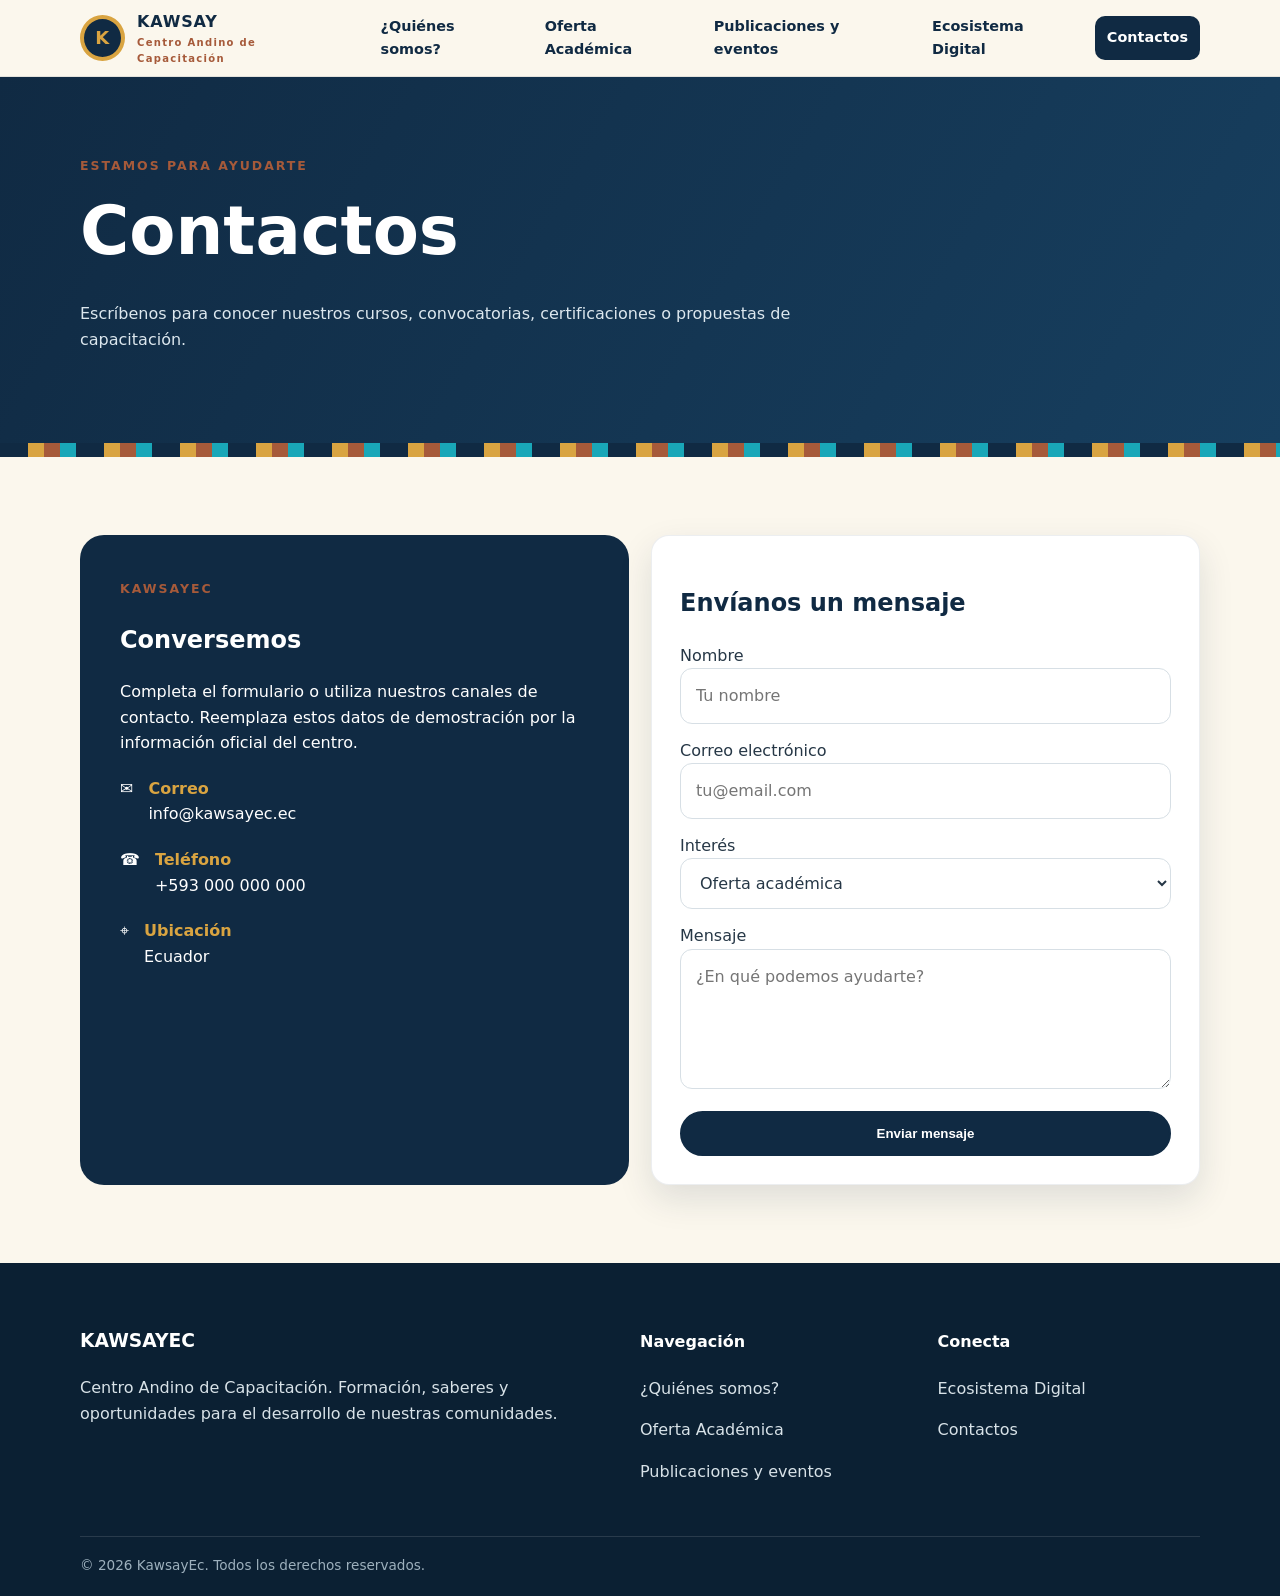
==== contactos.html @ 14b45e56 "site first push" ====
<!DOCTYPE html>
<html lang="es">
<head>
<meta charset="UTF-8">
<meta name="viewport" content="width=device-width, initial-scale=1.0">
<meta name="description" content="KawsayEc - Centro Andino de Capacitación">
<title>Contactos | KawsayEc</title>
<link rel="stylesheet" href="style.css">
</head>
<body>
<header>
<nav class="navbar container">
  <a class="logo" href="index.html" aria-label="KawsayEc inicio">
    <span class="logo-mark">K</span>
    <span>KAWSAY<small>Centro Andino de Capacitación</small></span>
  </a>
  <button class="menu-btn" aria-label="Abrir menú" aria-expanded="false">☰</button>
  <ul class="nav-links">
    <li><a href="index.html">¿Quiénes somos?</a></li>
    <li><a href="oferta-academica.html">Oferta Académica</a></li>
    <li><a href="publicaciones-eventos.html">Publicaciones y eventos</a></li>
    <li><a href="ecosistema-digital.html">Ecosistema Digital</a></li>
    <li><a href="contactos.html">Contactos</a></li>
  </ul>
</nav>
</header>

<section class="page-hero">
  <div class="container">
    <span class="eyebrow">Estamos para ayudarte</span>
    <h1>Contactos</h1>
    <p>Escríbenos para conocer nuestros cursos, convocatorias, certificaciones o propuestas de capacitación.</p>
  </div>
</section>
<div class="pattern"></div>

<section class="section">
  <div class="container grid grid-2">
    <div class="contact-box reveal">
      <span class="eyebrow">KawsayEc</span>
      <h2>Conversemos</h2>
      <p>Completa el formulario o utiliza nuestros canales de contacto. Reemplaza estos datos de demostración por la información oficial del centro.</p>
      <div class="contact-item"><div>✉</div><div><b>Correo</b>info@kawsayec.ec</div></div>
      <div class="contact-item"><div>☎</div><div><b>Teléfono</b>+593 000 000 000</div></div>
      <div class="contact-item"><div>⌖</div><div><b>Ubicación</b>Ecuador</div></div>
    </div>

    <div class="card reveal">
      <h2 style="color:var(--navy)">Envíanos un mensaje</h2>
      <form id="contactForm">
        <label>Nombre<input required name="name" placeholder="Tu nombre"></label>
        <label>Correo electrónico<input required type="email" name="email" placeholder="tu@email.com"></label>
        <label>Interés
          <select name="interest">
            <option>Oferta académica</option>
            <option>Certificación</option>
            <option>Eventos</option>
            <option>Capacitación institucional</option>
            <option>Otro</option>
          </select>
        </label>
        <label>Mensaje<textarea required name="message" placeholder="¿En qué podemos ayudarte?"></textarea></label>
        <button class="btn btn-primary" type="submit">Enviar mensaje</button>
        <p id="formStatus" hidden></p>
      </form>
    </div>
  </div>
</section>


<footer>
  <div class="container footer-grid">
    <div>
      <h3>KAWSAYEC</h3>
      <p>Centro Andino de Capacitación. Formación, saberes y oportunidades para el desarrollo de nuestras comunidades.</p>
    </div>
    <div>
      <h4>Navegación</h4>
      <p><a href="index.html">¿Quiénes somos?</a></p>
      <p><a href="oferta-academica.html">Oferta Académica</a></p>
      <p><a href="publicaciones-eventos.html">Publicaciones y eventos</a></p>
    </div>
    <div>
      <h4>Conecta</h4>
      <p><a href="ecosistema-digital.html">Ecosistema Digital</a></p>
      <p><a href="contactos.html">Contactos</a></p>
    </div>
  </div>
  <div class="container copyright">© <span id="year"></span> KawsayEc. Todos los derechos reservados.</div>
</footer>

<script src="js.js"></script>
</body>
</html>
---- style.css ----
:root{
  --navy:#102a43;
  --navy-2:#173f5f;
  --gold:#d9a441;
  --terracotta:#a65a3a;
  --cyan:#19a7b8;
  --emerald:#18815b;
  --red:#8f3040;
  --cream:#fbf7ed;
  --white:#ffffff;
  --ink:#263746;
  --muted:#657786;
  --shadow:0 14px 35px rgba(16,42,67,.12);
  --radius:18px;
}

*{box-sizing:border-box}
html{scroll-behavior:smooth}
body{
  margin:0;
  font-family:Inter,ui-sans-serif,system-ui,-apple-system,BlinkMacSystemFont,"Segoe UI",sans-serif;
  color:var(--ink);
  background:var(--cream);
  line-height:1.6;
}
a{text-decoration:none;color:inherit}
img{max-width:100%;display:block}

.container{width:min(1120px,92%);margin:auto}

header{
  position:sticky;top:0;z-index:50;
  background:rgba(251,247,237,.96);
  backdrop-filter:blur(10px);
  border-bottom:1px solid rgba(16,42,67,.1);
}
.navbar{min-height:76px;display:flex;align-items:center;justify-content:space-between;gap:25px}
.logo{display:flex;align-items:center;gap:12px;font-weight:900;color:var(--navy);letter-spacing:.05em}
.logo-mark{
  width:46px;height:46px;border-radius:50%;
  display:grid;place-items:center;
  background:var(--navy);color:var(--gold);
  border:4px solid var(--gold);
  font-size:18px;
}
.logo small{display:block;font-size:10px;letter-spacing:.13em;color:var(--terracotta)}
.nav-links{display:flex;align-items:center;gap:5px;list-style:none;padding:0;margin:0}
.nav-links a{
  display:block;padding:10px 12px;border-radius:10px;
  color:var(--navy);font-size:.9rem;font-weight:700;
}
.nav-links a:hover,.nav-links a.active{background:var(--navy);color:var(--white)}
.menu-btn{display:none;background:none;border:0;font-size:28px;color:var(--navy);cursor:pointer}

.hero{
  min-height:600px;display:grid;place-items:center;text-align:center;
  position:relative;overflow:hidden;
  background:
    radial-gradient(circle at 50% 40%, rgba(217,164,65,.18), transparent 22%),
    linear-gradient(135deg,#fdf9ef 0%,#f6ecda 100%);
}
.hero:before,.hero:after{
  content:"";position:absolute;width:260px;height:260px;
  border:22px solid var(--terracotta);opacity:.12;
  transform:rotate(45deg);
}
.hero:before{left:-120px;top:-70px}
.hero:after{right:-120px;bottom:-70px}
.hero-content{position:relative;z-index:2;max-width:850px;padding:80px 0}
.eyebrow{color:var(--terracotta);font-weight:900;letter-spacing:.16em;text-transform:uppercase;font-size:.78rem}
.hero h1{margin:10px 0;color:var(--navy);font-size:clamp(3rem,8vw,6.3rem);line-height:.9;letter-spacing:.03em}
.hero h2{margin:20px 0 10px;color:var(--navy-2);font-size:clamp(1.2rem,3vw,2rem)}
.hero p{max-width:700px;margin:0 auto 28px;color:var(--muted);font-size:1.08rem}
.btns{display:flex;justify-content:center;gap:12px;flex-wrap:wrap}
.btn{
  display:inline-flex;align-items:center;justify-content:center;
  padding:13px 21px;border-radius:999px;font-weight:800;
  border:2px solid var(--navy);transition:.2s ease;
}
.btn-primary{background:var(--navy);color:white}
.btn-primary:hover{background:var(--navy-2);transform:translateY(-2px)}
.btn-outline{color:var(--navy)}
.btn-outline:hover{background:var(--gold);border-color:var(--gold)}

.pattern{
  height:14px;
  background:repeating-linear-gradient(90deg,var(--navy) 0 28px,var(--gold) 28px 44px,var(--terracotta) 44px 60px,var(--cyan) 60px 76px);
}

.section{padding:78px 0}
.section.alt{background:white}
.section-title{text-align:center;margin-bottom:45px}
.section-title .eyebrow{display:block;margin-bottom:8px}
.section-title h2{margin:0;color:var(--navy);font-size:clamp(2rem,4vw,3rem)}
.section-title p{max-width:700px;margin:10px auto;color:var(--muted)}

.grid{display:grid;gap:22px}
.grid-3{grid-template-columns:repeat(3,1fr)}
.grid-2{grid-template-columns:repeat(2,1fr)}

.card{
  background:white;border:1px solid rgba(16,42,67,.08);
  border-radius:var(--radius);padding:28px;box-shadow:var(--shadow)
}
.card h3{margin-top:0;color:var(--navy)}
.icon{
  width:52px;height:52px;border-radius:14px;display:grid;place-items:center;
  background:#eef7f5;color:var(--emerald);font-size:24px;margin-bottom:16px;
}
.card.gold .icon{background:#fbf1d7;color:#a97509}
.card.cyan .icon{background:#e3f6f8;color:#087d8c}
.card.red .icon{background:#f8e8eb;color:var(--red)}

.stats{display:grid;grid-template-columns:repeat(4,1fr);gap:15px;margin-top:30px}
.stat{padding:22px;text-align:center;border-radius:15px;background:var(--navy);color:white}
.stat strong{display:block;font-size:2rem;color:var(--gold)}
.stat span{font-size:.85rem;opacity:.85}

.page-hero{padding:75px 0;background:linear-gradient(120deg,var(--navy),var(--navy-2));color:white}
.page-hero h1{font-size:clamp(2.4rem,6vw,4.2rem);margin:0}
.page-hero p{max-width:760px;color:#dce7ee}

.course-card{position:relative;overflow:hidden}
.course-tag{
  display:inline-block;padding:5px 10px;border-radius:999px;
  background:#e7f6f2;color:var(--emerald);font-size:.75rem;font-weight:900
}
.course-card h3{font-size:1.3rem}
.course-meta{display:flex;gap:12px;flex-wrap:wrap;color:var(--muted);font-size:.85rem;margin:15px 0}
.price{font-size:1.35rem;font-weight:900;color:var(--terracotta)}

.event{display:grid;grid-template-columns:95px 1fr;gap:20px;align-items:start}
.event-date{background:var(--gold);color:var(--navy);border-radius:14px;text-align:center;padding:12px;font-weight:900}
.event-date strong{display:block;font-size:1.8rem;line-height:1}
.event h3{margin:0;color:var(--navy)}

.digital{
  min-height:170px;display:flex;flex-direction:column;justify-content:space-between;
  background:var(--navy);color:white;border-radius:20px;padding:28px;
  position:relative;overflow:hidden
}
.digital:after{content:"✦";position:absolute;right:20px;top:8px;font-size:100px;color:rgba(217,164,65,.12)}
.digital h3{margin:0;color:white;position:relative;z-index:1}
.digital p{color:#c9d8e1;position:relative;z-index:1}
.digital a{color:var(--gold);font-weight:900;position:relative;z-index:1}

.contact-box{background:var(--navy);color:white;border-radius:24px;padding:40px}
.contact-box h2{color:white}
.contact-item{display:flex;gap:15px;align-items:flex-start;margin:20px 0}
.contact-item b{color:var(--gold);display:block}

form{display:grid;gap:14px}
input,textarea,select{
  width:100%;padding:14px 15px;border-radius:12px;
  border:1px solid #d7dfe5;background:white;font:inherit;color:var(--ink)
}
textarea{min-height:140px;resize:vertical}
input:focus,textarea:focus,select:focus{outline:3px solid rgba(25,167,184,.18);border-color:var(--cyan)}

footer{background:#0b2033;color:#d8e2e8;padding:45px 0 20px}
.footer-grid{display:grid;grid-template-columns:2fr 1fr 1fr;gap:35px}
footer h3,footer h4{color:white}
footer a:hover{color:var(--gold)}
.copyright{margin-top:35px;padding-top:18px;border-top:1px solid rgba(255,255,255,.12);font-size:.85rem;color:#9db0bd}

.reveal{opacity:0;transform:translateY(18px);transition:.6s ease}
.reveal.show{opacity:1;transform:none}

@media(max-width:900px){
  .menu-btn{display:block}
  .nav-links{
    position:absolute;left:4%;right:4%;top:70px;
    display:none;flex-direction:column;align-items:stretch;
    background:var(--cream);padding:10px;border:1px solid #ddd;border-radius:16px;box-shadow:var(--shadow)
  }
  .nav-links.open{display:flex}
  .grid-3{grid-template-columns:1fr 1fr}
  .footer-grid{grid-template-columns:1fr 1fr}
}
@media(max-width:620px){
  .grid-3,.grid-2,.stats,.footer-grid{grid-template-columns:1fr}
  .hero{min-height:520px}
  .section{padding:58px 0}
  .event{grid-template-columns:72px 1fr}
}
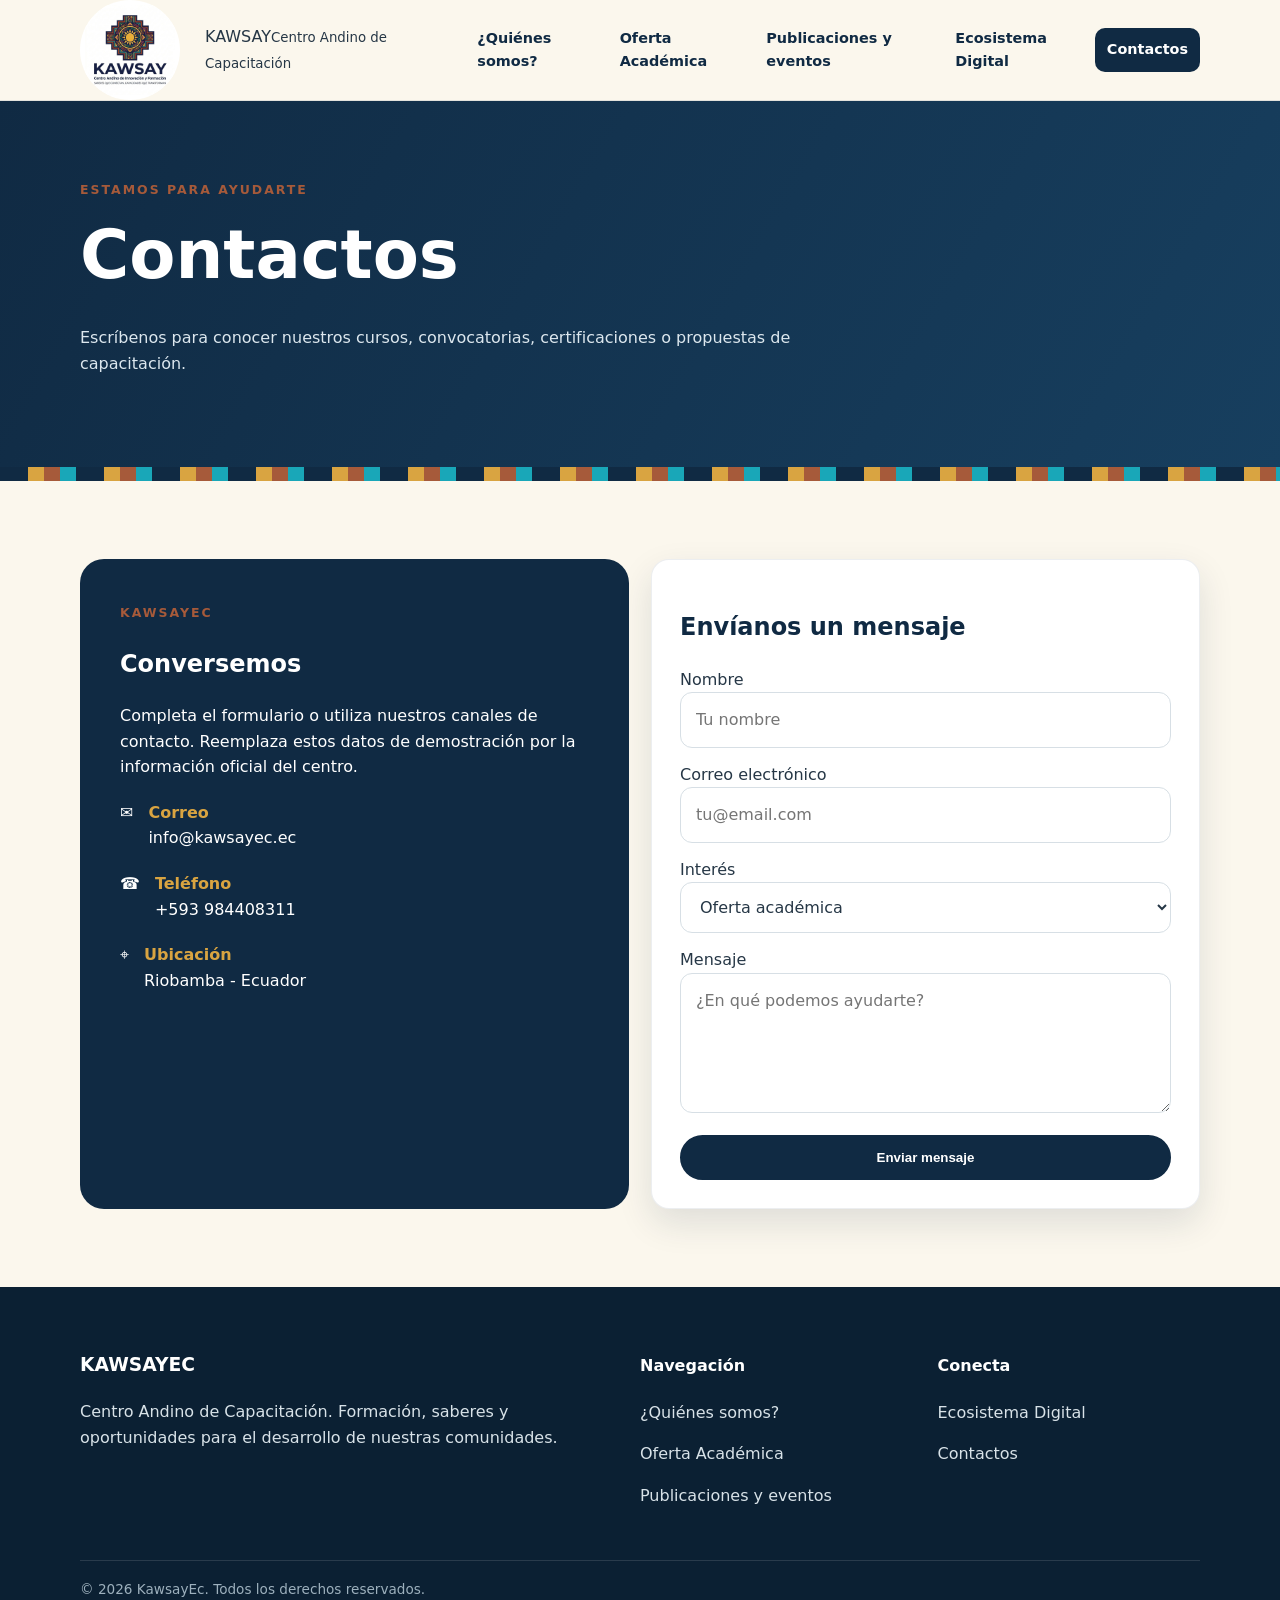
==== commit b41368b7: "index, ecosistema digital actualizados, el logo como header tambien se actualizo" ====
--- a/contactos.html
+++ b/contactos.html
@@ -1,94 +1,149 @@
-<!DOCTYPE html>
+<!doctype html>
 <html lang="es">
-<head>
-<meta charset="UTF-8">
-<meta name="viewport" content="width=device-width, initial-scale=1.0">
-<meta name="description" content="KawsayEc - Centro Andino de Capacitación">
-<title>Contactos | KawsayEc</title>
-<link rel="stylesheet" href="style.css">
-</head>
-<body>
-<header>
-<nav class="navbar container">
-  <a class="logo" href="index.html" aria-label="KawsayEc inicio">
-    <span class="logo-mark">K</span>
-    <span>KAWSAY<small>Centro Andino de Capacitación</small></span>
-  </a>
-  <button class="menu-btn" aria-label="Abrir menú" aria-expanded="false">☰</button>
-  <ul class="nav-links">
-    <li><a href="index.html">¿Quiénes somos?</a></li>
-    <li><a href="oferta-academica.html">Oferta Académica</a></li>
-    <li><a href="publicaciones-eventos.html">Publicaciones y eventos</a></li>
-    <li><a href="ecosistema-digital.html">Ecosistema Digital</a></li>
-    <li><a href="contactos.html">Contactos</a></li>
-  </ul>
-</nav>
-</header>
+  <head>
+    <meta charset="UTF-8" />
+    <meta name="viewport" content="width=device-width, initial-scale=1.0" />
+    <meta
+      name="description"
+      content="KawsayEc - Centro Andino de Capacitación"
+    />
+    <title>Contactos | KawsayEc</title>
+    <link rel="stylesheet" href="style.css" />
+  </head>
+  <body>
+    <header>
+      <nav class="navbar container">
+           <a class="logo" href="index.html" aria-label="KawsayEc inicio">
+    <span style="display:flex; align-items:center; justify-content:center;
+                 width:100px; height:100px;
+                 background:white; border-radius:50%;
+                 overflow:hidden;">
+        <img src="kawsay logo.jpg"
+             alt="Logo KawsayEc"
+             width="90"
+             style="display:block; object-fit:contain;">
+    </span>
+</a>
+          <span>KAWSAY<small>Centro Andino de Capacitación</small></span>
+        </a>
+        <button class="menu-btn" aria-label="Abrir menú" aria-expanded="false">
+          ☰
+        </button>
+        <ul class="nav-links">
+          <li><a href="index.html">¿Quiénes somos?</a></li>
+          <li><a href="oferta-academica.html">Oferta Académica</a></li>
+          <li>
+            <a href="publicaciones-eventos.html">Publicaciones y eventos</a>
+          </li>
+          <li><a href="ecosistema-digital.html">Ecosistema Digital</a></li>
+          <li><a href="contactos.html">Contactos</a></li>
+        </ul>
+      </nav>
+    </header>
 
-<section class="page-hero">
-  <div class="container">
-    <span class="eyebrow">Estamos para ayudarte</span>
-    <h1>Contactos</h1>
-    <p>Escríbenos para conocer nuestros cursos, convocatorias, certificaciones o propuestas de capacitación.</p>
-  </div>
-</section>
-<div class="pattern"></div>
+    <section class="page-hero">
+      <div class="container">
+        <span class="eyebrow">Estamos para ayudarte</span>
+        <h1>Contactos</h1>
+        <p>
+          Escríbenos para conocer nuestros cursos, convocatorias,
+          certificaciones o propuestas de capacitación.
+        </p>
+      </div>
+    </section>
+    <div class="pattern"></div>
 
-<section class="section">
-  <div class="container grid grid-2">
-    <div class="contact-box reveal">
-      <span class="eyebrow">KawsayEc</span>
-      <h2>Conversemos</h2>
-      <p>Completa el formulario o utiliza nuestros canales de contacto. Reemplaza estos datos de demostración por la información oficial del centro.</p>
-      <div class="contact-item"><div>✉</div><div><b>Correo</b>info@kawsayec.ec</div></div>
-      <div class="contact-item"><div>☎</div><div><b>Teléfono</b>+593 000 000 000</div></div>
-      <div class="contact-item"><div>⌖</div><div><b>Ubicación</b>Ecuador</div></div>
-    </div>
+    <section class="section">
+      <div class="container grid grid-2">
+        <div class="contact-box reveal">
+          <span class="eyebrow">KawsayEc</span>
+          <h2>Conversemos</h2>
+          <p>
+            Completa el formulario o utiliza nuestros canales de contacto.
+            Reemplaza estos datos de demostración por la información oficial del
+            centro.
+          </p>
+          <div class="contact-item">
+            <div>✉</div>
+            <div><b>Correo</b>info@kawsayec.ec</div>
+          </div>
+          <div class="contact-item">
+            <div>☎</div>
+            <div><b>Teléfono</b>+593 984408311</div>
+          </div>
+          <div class="contact-item">
+            <div>⌖</div>
+            <div><b>Ubicación</b>Riobamba - Ecuador</div>
+          </div>
+        </div>
 
-    <div class="card reveal">
-      <h2 style="color:var(--navy)">Envíanos un mensaje</h2>
-      <form id="contactForm">
-        <label>Nombre<input required name="name" placeholder="Tu nombre"></label>
-        <label>Correo electrónico<input required type="email" name="email" placeholder="tu@email.com"></label>
-        <label>Interés
-          <select name="interest">
-            <option>Oferta académica</option>
-            <option>Certificación</option>
-            <option>Eventos</option>
-            <option>Capacitación institucional</option>
-            <option>Otro</option>
-          </select>
-        </label>
-        <label>Mensaje<textarea required name="message" placeholder="¿En qué podemos ayudarte?"></textarea></label>
-        <button class="btn btn-primary" type="submit">Enviar mensaje</button>
-        <p id="formStatus" hidden></p>
-      </form>
-    </div>
-  </div>
-</section>
+        <div class="card reveal">
+          <h2 style="color: var(--navy)">Envíanos un mensaje</h2>
+          <form id="contactForm">
+            <label
+              >Nombre<input required name="name" placeholder="Tu nombre"
+            /></label>
+            <label
+              >Correo electrónico<input
+                required
+                type="email"
+                name="email"
+                placeholder="tu@email.com"
+            /></label>
+            <label
+              >Interés
+              <select name="interest">
+                <option>Oferta académica</option>
+                <option>Certificación</option>
+                <option>Eventos</option>
+                <option>Capacitación institucional</option>
+                <option>Otro</option>
+              </select>
+            </label>
+            <label
+              >Mensaje<textarea
+                required
+                name="message"
+                placeholder="¿En qué podemos ayudarte?"
+              ></textarea>
+            </label>
+            <button class="btn btn-primary" type="submit">
+              Enviar mensaje
+            </button>
+            <p id="formStatus" hidden></p>
+          </form>
+        </div>
+      </div>
+    </section>
 
+    <footer>
+      <div class="container footer-grid">
+        <div>
+          <h3>KAWSAYEC</h3>
+          <p>
+            Centro Andino de Capacitación. Formación, saberes y oportunidades
+            para el desarrollo de nuestras comunidades.
+          </p>
+        </div>
+        <div>
+          <h4>Navegación</h4>
+          <p><a href="index.html">¿Quiénes somos?</a></p>
+          <p><a href="oferta-academica.html">Oferta Académica</a></p>
+          <p>
+            <a href="publicaciones-eventos.html">Publicaciones y eventos</a>
+          </p>
+        </div>
+        <div>
+          <h4>Conecta</h4>
+          <p><a href="ecosistema-digital.html">Ecosistema Digital</a></p>
+          <p><a href="contactos.html">Contactos</a></p>
+        </div>
+      </div>
+      <div class="container copyright">
+        © <span id="year"></span> KawsayEc. Todos los derechos reservados.
+      </div>
+    </footer>
 
-<footer>
-  <div class="container footer-grid">
-    <div>
-      <h3>KAWSAYEC</h3>
-      <p>Centro Andino de Capacitación. Formación, saberes y oportunidades para el desarrollo de nuestras comunidades.</p>
-    </div>
-    <div>
-      <h4>Navegación</h4>
-      <p><a href="index.html">¿Quiénes somos?</a></p>
-      <p><a href="oferta-academica.html">Oferta Académica</a></p>
-      <p><a href="publicaciones-eventos.html">Publicaciones y eventos</a></p>
-    </div>
-    <div>
-      <h4>Conecta</h4>
-      <p><a href="ecosistema-digital.html">Ecosistema Digital</a></p>
-      <p><a href="contactos.html">Contactos</a></p>
-    </div>
-  </div>
-  <div class="container copyright">© <span id="year"></span> KawsayEc. Todos los derechos reservados.</div>
-</footer>
-
-<script src="js.js"></script>
-</body>
+    <script src="js.js"></script>
+  </body>
 </html>
